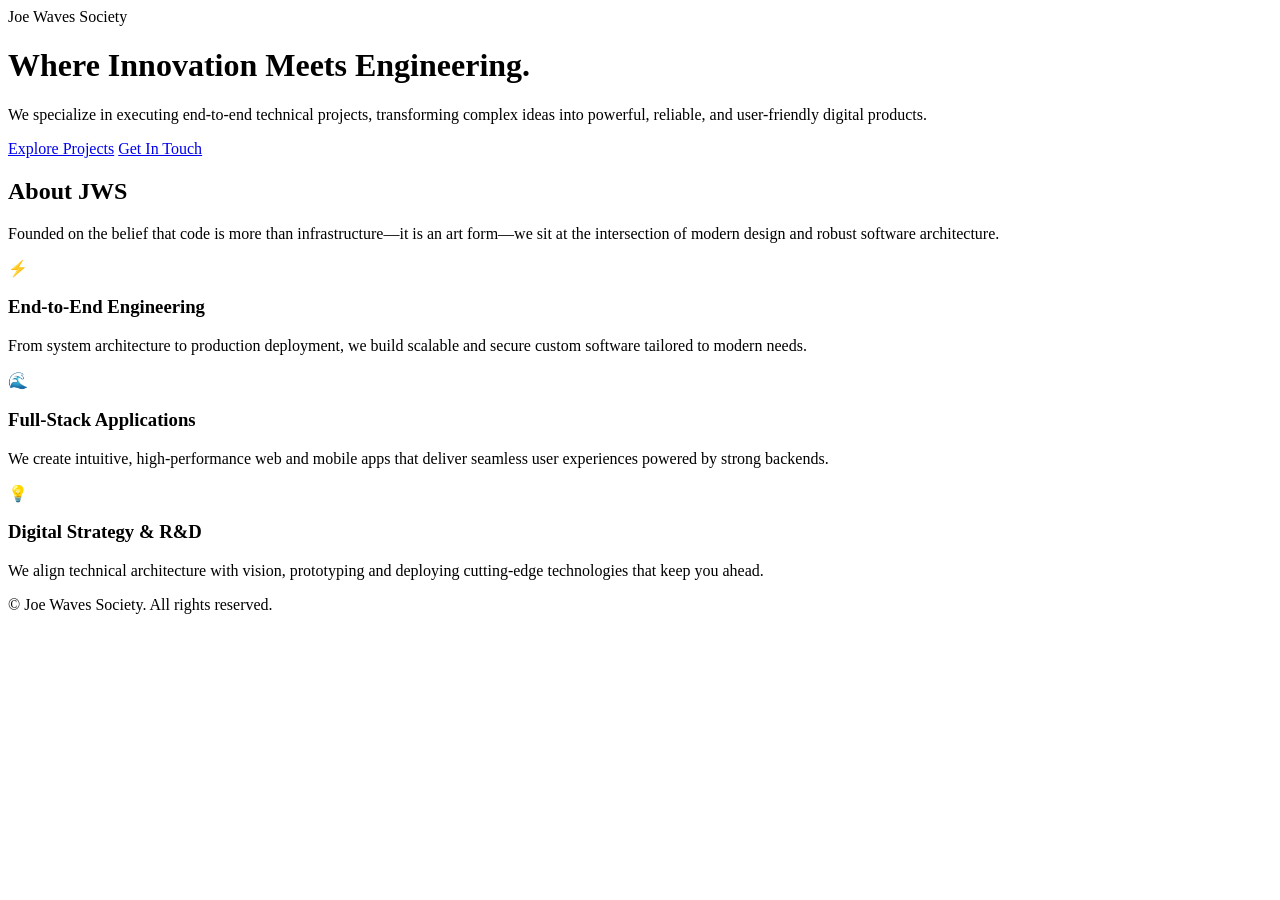
==== index.html @ b9f11c6b "Rename docs/index.html to index.html" ====
<!DOCTYPE html>
<html lang="en">
<head>
  <meta charset="UTF-8" />
  <meta name="viewport" content="width=device-width, initial-scale=1.0" />
  <title>Joe Waves Society (JWS)</title>
 <link rel="stylesheet" href="style.css" />
  <!-- Google Fonts for Modern Typography -->
  <link rel="preconnect" href="https://fonts.googleapis.com">
  <link rel="preconnect" href="https://fonts.gstatic.com" crossorigin>
  <link href="https://fonts.googleapis.com/css2?family=Inter:wght@300;400;600;700&display=swap" rel="stylesheet">
</head>
<body>

  <!-- Hero Section -->
  <header class="hero">
    <div class="container">
      <div class="badge">Joe Waves Society</div>
      <h1>Where Innovation Meets Engineering.</h1>
      <p class="hero-text">
        We specialize in executing end-to-end technical projects, transforming complex ideas into powerful, reliable, and user-friendly digital products.
      </p>
      <div class="hero-buttons">
        <a href="#about" class="btn primary-btn">Explore Projects</a>
        <a href="#contact" class="btn secondary-btn">Get In Touch</a>
      </div>
    </div>
  </header>

  <!-- About Section -->
  <section id="about" class="section">
    <div class="container">
      <h2>About JWS</h2>
      <p class="section-lead">
        Founded on the belief that code is more than infrastructure—it is an art form—we sit at the intersection of modern design and robust software architecture.
      </p>
      
      <div class="grid">
        <div class="card">
          <div class="card-icon">⚡</div>
          <h3>End-to-End Engineering</h3>
          <p>From system architecture to production deployment, we build scalable and secure custom software tailored to modern needs.</p>
        </div>
        <div class="card">
          <div class="card-icon">🌊</div>
          <h3>Full-Stack Applications</h3>
          <p>We create intuitive, high-performance web and mobile apps that deliver seamless user experiences powered by strong backends.</p>
        </div>
        <div class="card">
          <div class="card-icon">💡</div>
          <h3>Digital Strategy & R&D</h3>
          <p>We align technical architecture with vision, prototyping and deploying cutting-edge technologies that keep you ahead.</p>
        </div>
      </div>
    </div>
  </section>

  <!-- Footer -->
  <footer id="contact">
    <div class="container footer-content">
      <p>&copy; Joe Waves Society. All rights reserved.</p>
    </div>
  </footer>

</body>
</html>
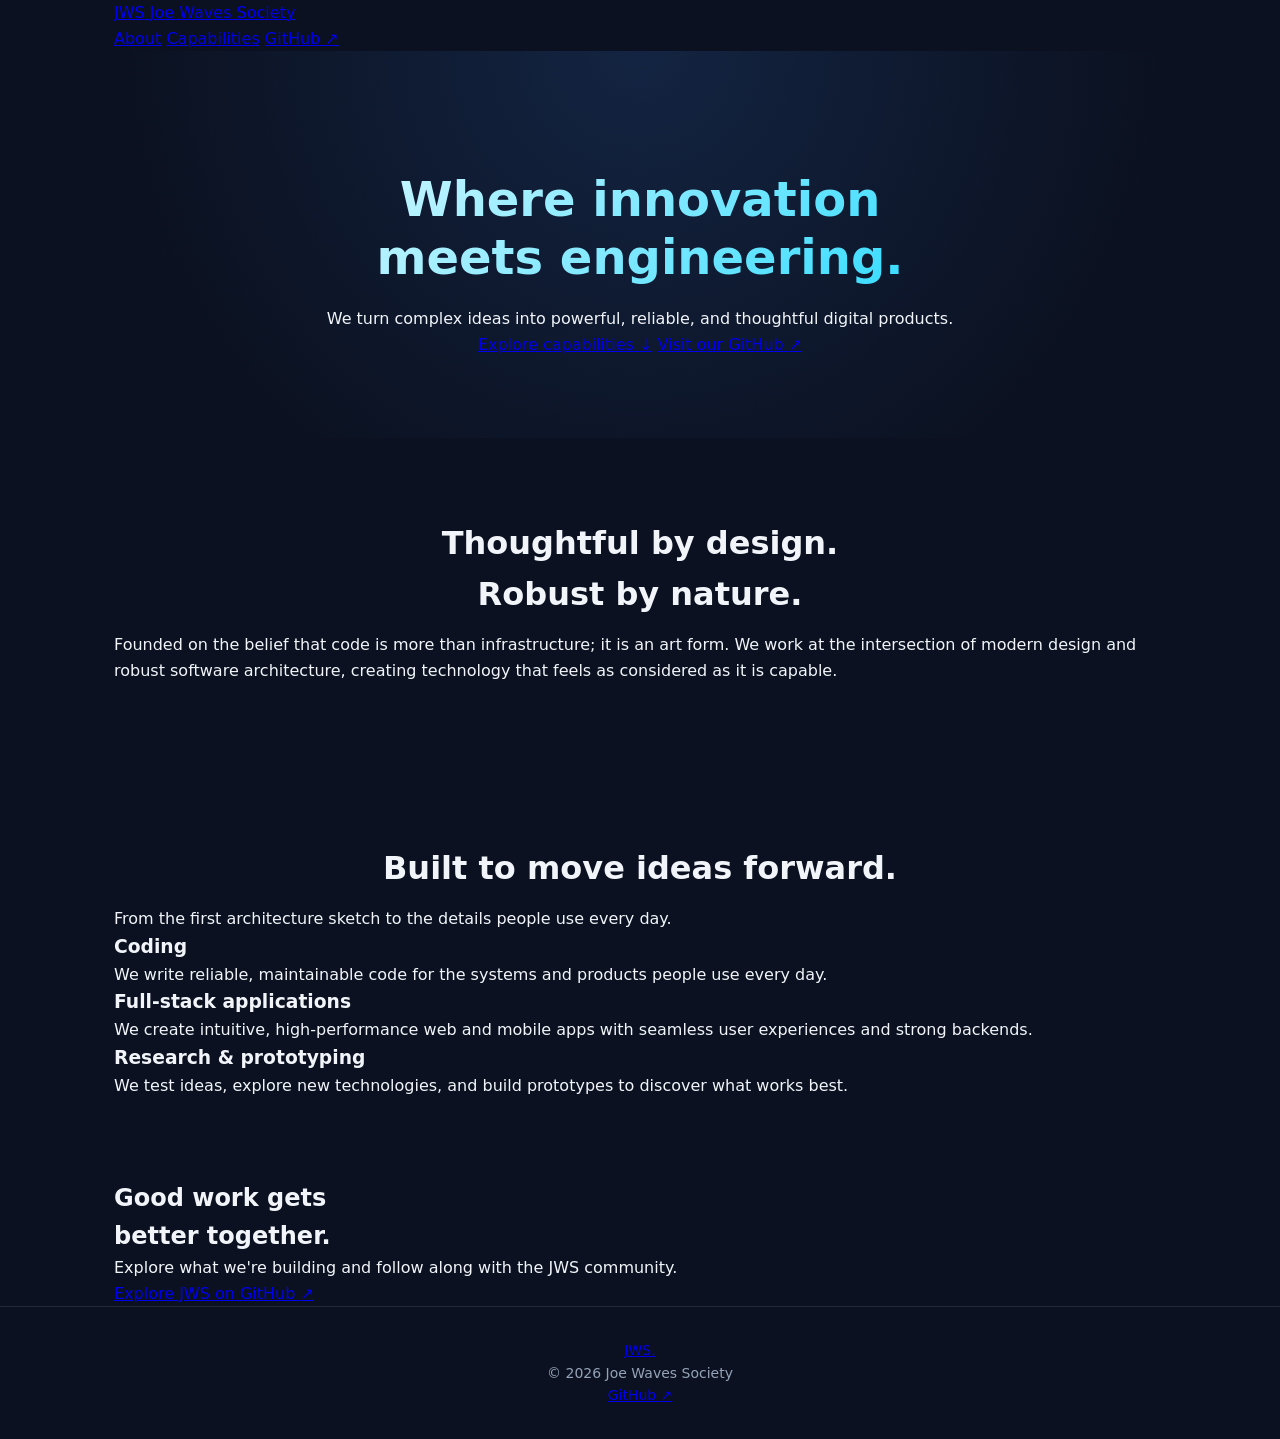
==== commit e65a9bab: "Revamp index.html with new header and footer Updated the website header and footer, added meta tags " ====
--- a/index.html
+++ b/index.html
@@ -4,64 +4,94 @@
 <head>
   <meta charset="UTF-8" />
   <meta name="viewport" content="width=device-width, initial-scale=1.0" />
-  <title>Joe Waves Society (JWS)</title>
- <link rel="stylesheet" href="style.css" />
-  <!-- Google Fonts for Modern Typography -->
-  <link rel="preconnect" href="https://fonts.googleapis.com">
-  <link rel="preconnect" href="https://fonts.gstatic.com" crossorigin>
-  <link href="https://fonts.googleapis.com/css2?family=Inter:wght@300;400;600;700&display=swap" rel="stylesheet">
+  <meta name="theme-color" content="#252525" />
+  <meta name="description" content="Joe Waves Society builds thoughtful software, full-stack applications, and digital products." />
+  <title>JWS &amp; Digital Craft</title>
+  <link rel="stylesheet" href="style.css" />
+  <link rel="preconnect" href="https://fonts.googleapis.com" />
+  <link rel="preconnect" href="https://fonts.gstatic.com" crossorigin />
+  <link href="https://fonts.googleapis.com/css2?family=DM+Sans:wght@400;500;600;700&display=swap" rel="stylesheet" />
 </head>
 <body>
-
-  <!-- Hero Section -->
-  <header class="hero">
-    <div class="container">
-      <div class="badge">Joe Waves Society</div>
-      <h1>Where Innovation Meets Engineering.</h1>
-      <p class="hero-text">
-        We specialize in executing end-to-end technical projects, transforming complex ideas into powerful, reliable, and user-friendly digital products.
-      </p>
-      <div class="hero-buttons">
-        <a href="#about" class="btn primary-btn">Explore Projects</a>
-        <a href="#contact" class="btn secondary-btn">Get In Touch</a>
-      </div>
+  <header class="site-header">
+    <div class="container header-content">
+      <a class="brand" href="#top" aria-label="Joe Waves Society home">
+        <span class="brand-mark">JWS</span>
+        <span class="brand-name">Joe Waves Society</span>
+      </a>
+      <nav class="site-nav" aria-label="Main navigation">
+        <a href="#about">About</a>
+        <a href="#capabilities">Capabilities</a>
+        <a class="nav-github" href="https://github.com/JWSLabs">GitHub <span aria-hidden="true">↗</span></a>
+      </nav>
     </div>
   </header>
 
-  <!-- About Section -->
-  <section id="about" class="section">
-    <div class="container">
-      <h2>About JWS</h2>
-      <p class="section-lead">
-        Founded on the belief that code is more than infrastructure—it is an art form—we sit at the intersection of modern design and robust software architecture.
-      </p>
-      
-      <div class="grid">
-        <div class="card">
-          <div class="card-icon">⚡</div>
-          <h3>End-to-End Engineering</h3>
-          <p>From system architecture to production deployment, we build scalable and secure custom software tailored to modern needs.</p>
-        </div>
-        <div class="card">
-          <div class="card-icon">🌊</div>
-          <h3>Full-Stack Applications</h3>
-          <p>We create intuitive, high-performance web and mobile apps that deliver seamless user experiences powered by strong backends.</p>
-        </div>
-        <div class="card">
-          <div class="card-icon">💡</div>
-          <h3>Digital Strategy & R&D</h3>
-          <p>We align technical architecture with vision, prototyping and deploying cutting-edge technologies that keep you ahead.</p>
+  <main id="top">
+    <section class="hero" aria-labelledby="hero-title">
+      <div class="container hero-content">
+        <h1 id="hero-title">Where innovation<br />meets engineering<span class="blue-period">.</span></h1>
+        <p class="hero-copy">We turn complex ideas into powerful, reliable, and thoughtful digital products.</p>
+        <div class="hero-actions">
+          <a class="button button-primary" href="#capabilities">Explore capabilities <span aria-hidden="true">↓</span></a>
+          <a class="button button-text" href="https://github.com/JWSLabs">Visit our GitHub <span aria-hidden="true">↗</span></a>
         </div>
       </div>
-    </div>
-  </section>
+    </section>
 
-  <!-- Footer -->
-  <footer id="contact">
+    <section class="about-section section" id="about">
+      <div class="container about-layout">
+        <div>
+          <h2>Thoughtful by design.<br /><span>Robust by nature.</span></h2>
+        </div>
+        <p class="about-copy">Founded on the belief that code is more than infrastructure; it is an art form. We work at the intersection of modern design and robust software architecture, creating technology that feels as considered as it is capable.</p>
+      </div>
+    </section>
+
+    <section class="capabilities-section section" id="capabilities">
+      <div class="container">
+        <div class="section-heading">
+          <div>
+            <h2>Built to move ideas forward.</h2>
+          </div>
+          <p class="section-aside">From the first architecture sketch to the details people use every day.</p>
+        </div>
+        <div class="capability-grid">
+          <article class="capability">
+            <h3>Coding</h3>
+            <p>We write reliable, maintainable code for the systems and products people use every day.</p>
+          </article>
+          <article class="capability">
+            <h3>Full-stack applications</h3>
+            <p>We create intuitive, high-performance web and mobile apps with seamless user experiences and strong backends.</p>
+          </article>
+          <article class="capability">
+            <h3>Research &amp; prototyping</h3>
+            <p>We test ideas, explore new technologies, and build prototypes to discover what works best.</p>
+          </article>
+        </div>
+      </div>
+    </section>
+
+    <section class="community-section" id="community">
+      <div class="container community-content">
+        <div>
+          <h2>Good work gets<br />better together.</h2>
+        </div>
+        <div class="community-action">
+          <p>Explore what we're building and follow along with the JWS community.</p>
+          <a class="button button-primary" href="https://github.com/JWSLabs">Explore JWS on GitHub <span aria-hidden="true">↗</span></a>
+        </div>
+      </div>
+    </section>
+  </main>
+
+  <footer class="site-footer">
     <div class="container footer-content">
-      <p>&copy; Joe Waves Society. All rights reserved.</p>
+      <a class="footer-brand" href="#top">JWS<span>.</span></a>
+      <p>&copy; <span id="copyright-year">2026</span> Joe Waves Society</p>
+      <a href="https://github.com/JWSLabs">GitHub <span aria-hidden="true">↗</span></a>
     </div>
   </footer>
-
 </body>
 </html>
--- a/style.css
+++ b/style.css
@@ -0,0 +1,167 @@
+/* Color Palette - Ocean & Wave Tech Dark Theme */
+:root {
+  --bg-main: #0B1120;        /* Deep Dark Ocean Navy */
+  --bg-card: #151D31;        /* Card Surface Blue */
+  --bg-card-hover: #1E2942;  /* Interactive Card Surface */
+  --primary: #00D2FF;        /* Vibrant Wave Cyan */
+  --primary-hover: #3AFAFE;  /* Glowing Cyan */
+  --accent: #38BDF8;         /* Bright Sky Accent */
+  --text-main: #F1F5F9;      /* Pure White Text */
+  --text-muted: #94A3B8;     /* Muted Grey-Blue Text */
+  --border: #1E293B;        /* Subtle Border Color */
+}
+
+/* Base Reset */
+* {
+  margin: 0;
+  padding: 0;
+  box-sizing: border-box;
+}
+
+body {
+  font-family: 'Inter', system-ui, -apple-system, sans-serif;
+  background-color: var(--bg-main);
+  color: var(--text-main);
+  line-height: 1.6;
+}
+
+.container {
+  max-width: 1100px;
+  margin: 0 auto;
+  padding: 0 24px;
+}
+
+/* Hero Section */
+.hero {
+  padding: 120px 0 80px;
+  text-align: center;
+  background: radial-gradient(circle at top, #132442 0%, var(--bg-main) 70%);
+}
+
+.badge {
+  display: inline-block;
+  padding: 6px 16px;
+  background: rgba(0, 210, 255, 0.1);
+  color: var(--primary);
+  border: 1px solid rgba(0, 210, 255, 0.25);
+  border-radius: 20px;
+  font-size: 0.875rem;
+  font-weight: 600;
+  margin-bottom: 24px;
+  letter-spacing: 0.5px;
+}
+
+.hero h1 {
+  font-size: 3rem;
+  font-weight: 700;
+  line-height: 1.2;
+  margin-bottom: 20px;
+  background: linear-gradient(135deg, #FFFFFF 0%, var(--primary) 100%);
+  -webkit-background-clip: text;
+  -webkit-text-fill-color: transparent;
+}
+
+.hero-text {
+  font-size: 1.25rem;
+  color: var(--text-muted);
+  max-width: 680px;
+  margin: 0 auto 36px;
+}
+
+.hero-buttons {
+  display: flex;
+  gap: 16px;
+  justify-content: center;
+}
+
+.btn {
+  text-decoration: none;
+  padding: 12px 28px;
+  border-radius: 8px;
+  font-weight: 600;
+  transition: all 0.2s ease-in-out;
+}
+
+.primary-btn {
+  background-color: var(--primary);
+  color: #070B14;
+}
+
+.primary-btn:hover {
+  background-color: var(--primary-hover);
+  box-shadow: 0 0 20px rgba(0, 210, 255, 0.4);
+}
+
+.secondary-btn {
+  background-color: transparent;
+  color: var(--text-main);
+  border: 1px solid var(--border);
+}
+
+.secondary-btn:hover {
+  border-color: var(--primary);
+  color: var(--primary);
+}
+
+/* Sections */
+.section {
+  padding: 80px 0;
+}
+
+.section h2 {
+  font-size: 2rem;
+  text-align: center;
+  margin-bottom: 12px;
+}
+
+.section-lead {
+  text-align: center;
+  color: var(--text-muted);
+  max-width: 600px;
+  margin: 0 auto 48px;
+}
+
+/* Grid & Cards */
+.grid {
+  display: grid;
+  grid-template-columns: repeat(auto-fit, minmax(300px, 1fr));
+  gap: 24px;
+}
+
+.card {
+  background-color: var(--bg-card);
+  padding: 32px;
+  border-radius: 12px;
+  border: 1px solid var(--border);
+  transition: transform 0.2s ease, border-color 0.2s ease;
+}
+
+.card:hover {
+  transform: translateY(-4px);
+  border-color: var(--primary);
+  background-color: var(--bg-card-hover);
+}
+
+.card-icon {
+  font-size: 2rem;
+  margin-bottom: 16px;
+}
+
+.card h3 {
+  font-size: 1.25rem;
+  margin-bottom: 12px;
+}
+
+.card p {
+  color: var(--text-muted);
+  font-size: 0.95rem;
+}
+
+/* Footer */
+footer {
+  border-top: 1px solid var(--border);
+  padding: 32px 0;
+  text-align: center;
+  color: var(--text-muted);
+  font-size: 0.875rem;
+}
